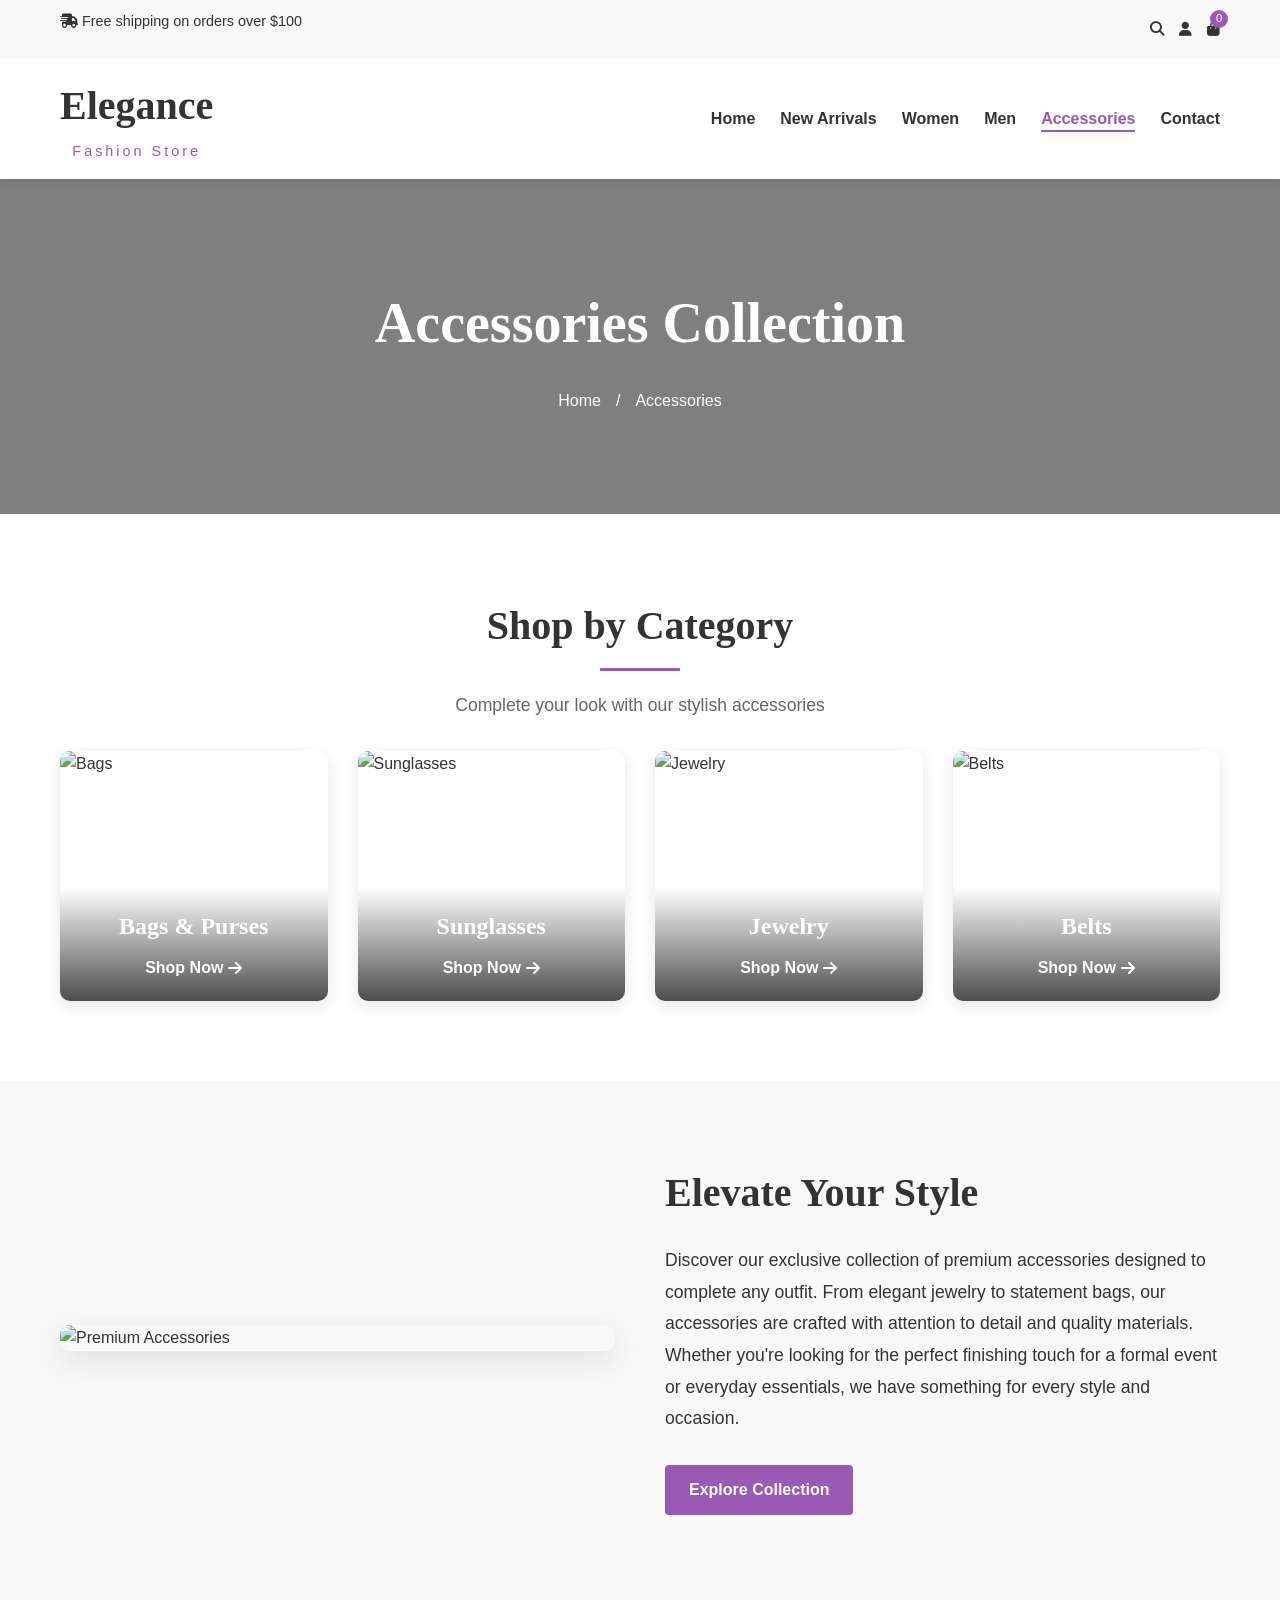
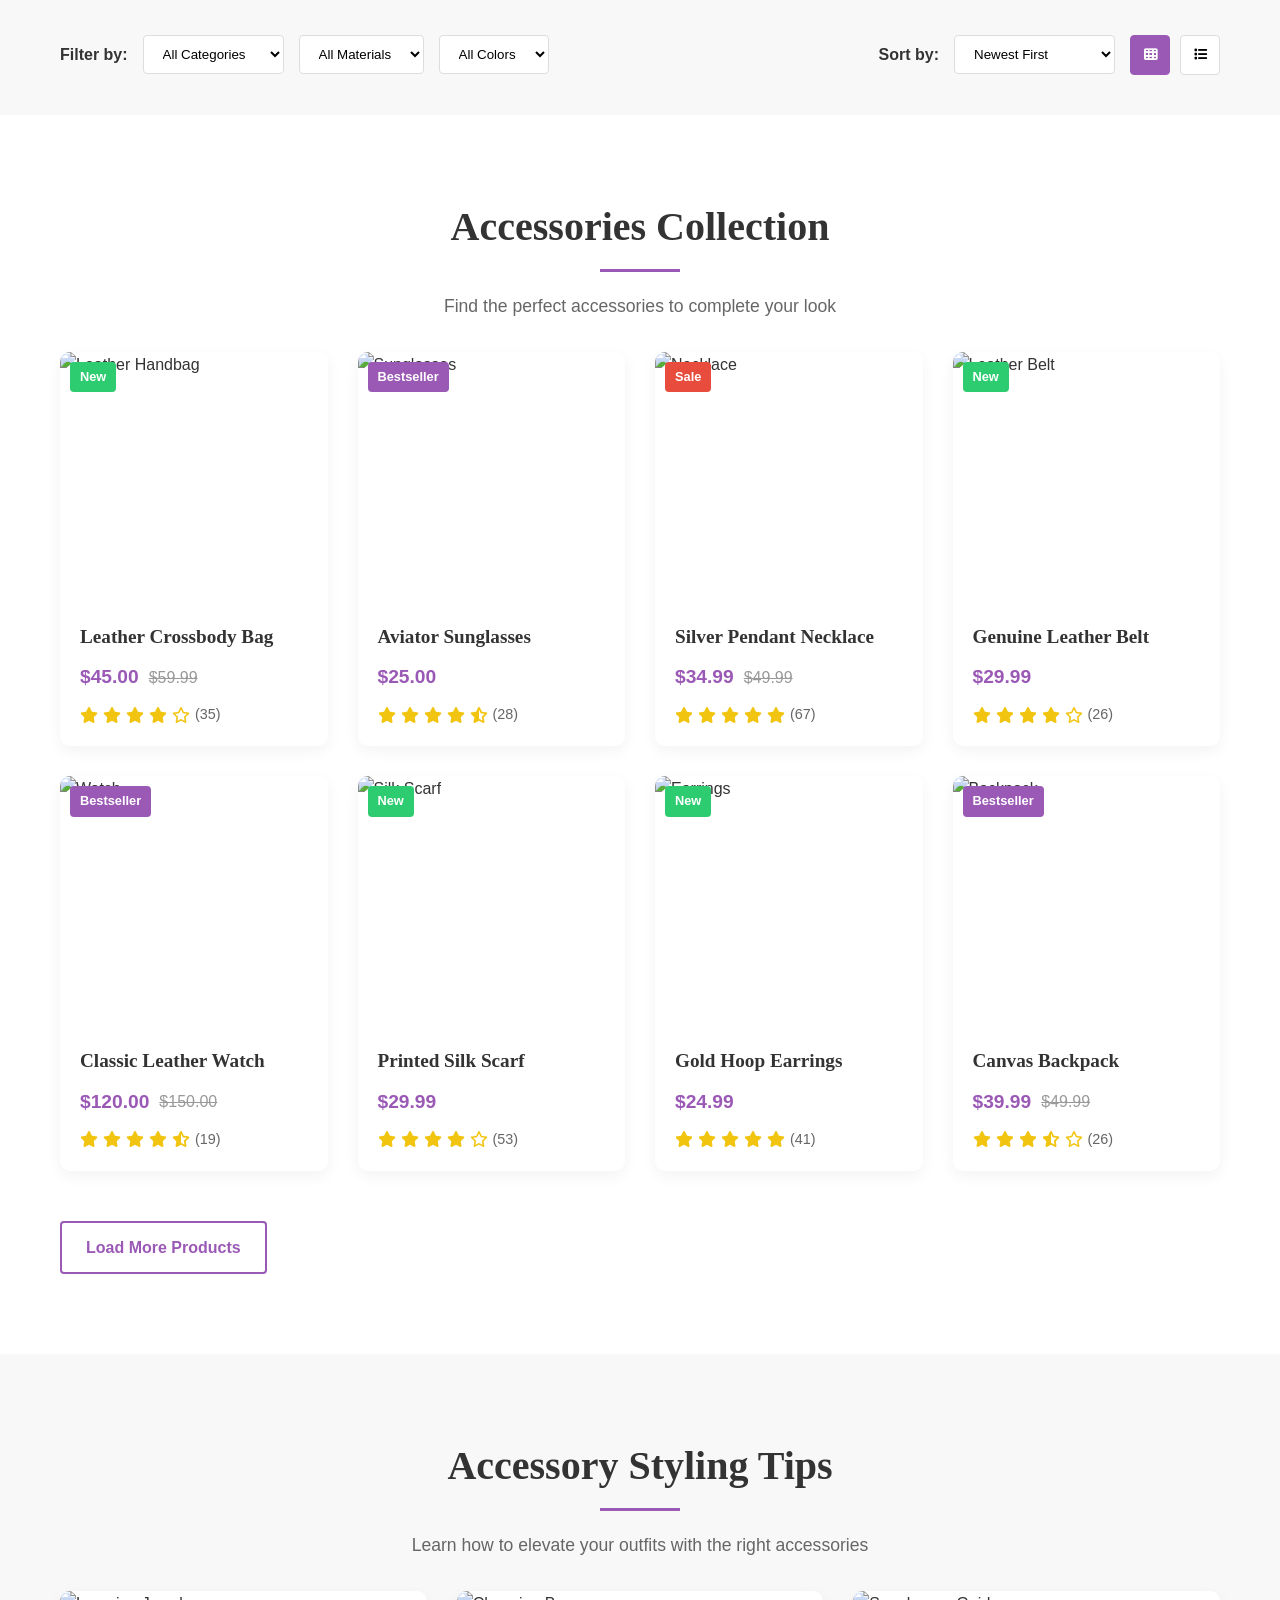
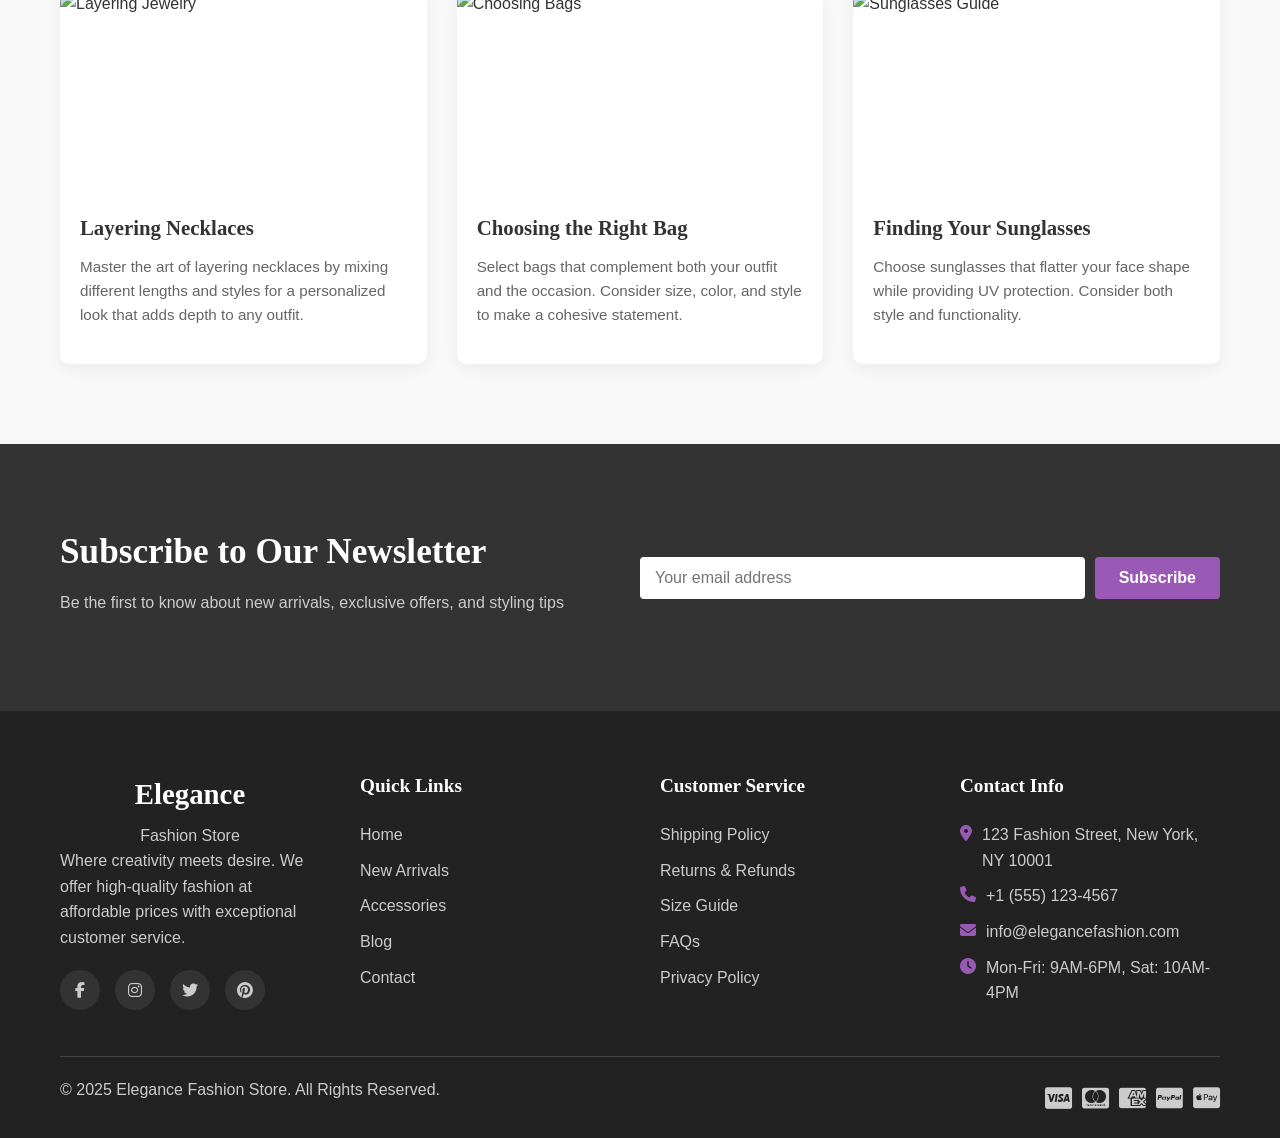
==== accessories.html @ 825bfc2f "first commit" ====
<!DOCTYPE html>
<html lang="en">
<head>
  <meta charset="UTF-8">
  <meta name="viewport" content="width=device-width, initial-scale=1.0">
  <title>Accessories Collection | Elegance Fashion Store</title>
  <link rel="stylesheet" href="https://cdnjs.cloudflare.com/ajax/libs/font-awesome/6.4.0/css/all.min.css">
  <style>
   
    * {
      margin: 0;
      padding: 0;
      box-sizing: border-box;
    }

    body {
      font-family: 'Raleway', sans-serif;
      line-height: 1.6;
      color: #333;
      background-color: #fff;
    }

    h1, h2, h3, h4, h5 {
      font-family: 'Playfair Display', serif;
      font-weight: 700;
      margin-bottom: 1rem;
    }

    p {
      margin-bottom: 1rem;
    }

    a {
      text-decoration: none;
      color: inherit;
    }

    ul {
      list-style: none;
    }

    img {
      max-width: 100%;
      height: auto;
    }

    .container {
      max-width: 1200px;
      margin: 0 auto;
      padding: 0 20px;
    }

    .btn {
      display: inline-block;
      padding: 12px 24px;
      border-radius: 4px;
      font-weight: 600;
      text-align: center;
      cursor: pointer;
      transition: all 0.3s ease;
      border: none;
      font-size: 1rem;
    }

    .btn-primary {
      background-color: #9b59b6;
      color: white;
    }

    .btn-primary:hover {
      background-color: #8e44ad;
    }

    .btn-secondary {
      background-color: transparent;
      color: #333;
      border: 2px solid #333;
    }

    .btn-secondary:hover {
      background-color: #333;
      color: white;
    }

    .btn-outline {
      background-color: transparent;
      color: #9b59b6;
      border: 2px solid #9b59b6;
    }

    .btn-outline:hover {
      background-color: #9b59b6;
      color: white;
    }

    .section-title {
      font-size: 2.5rem;
      text-align: center;
      margin-bottom: 1rem;
      position: relative;
    }

    .section-title::after {
      content: '';
      display: block;
      width: 80px;
      height: 3px;
      background-color: #9b59b6;
      margin: 10px auto 20px;
    }

    .section-subtitle {
      text-align: center;
      font-size: 1.1rem;
      color: #666;
      margin-bottom: 2rem;
    }

    .main-header {
      background-color: white;
      box-shadow: 0 2px 10px rgba(0, 0, 0, 0.1);
      position: sticky;
      top: 0;
      z-index: 1000;
    }

    .header-top {
      background-color: #f8f8f8;
      padding: 10px 0;
      font-size: 0.9rem;
    }

    .header-top-content {
      display: flex;
      justify-content: space-between;
      align-items: center;
    }

    .header-actions {
      display: flex;
      gap: 15px;
    }

    .header-actions a {
      position: relative;
    }

    .cart-count {
      position: absolute;
      top: -8px;
      right: -8px;
      background-color: #9b59b6;
      color: white;
      border-radius: 50%;
      width: 18px;
      height: 18px;
      font-size: 0.7rem;
      display: flex;
      align-items: center;
      justify-content: center;
    }

    .header-main {
      padding: 15px 0;
    }

    .header-content {
      display: flex;
      justify-content: space-between;
      align-items: center;
    }

    .logo {
      text-align: center;
    }

    .store-title {
      font-size: 2.5rem;
      margin-bottom: 0;
      color: #333;
    }

    .store-subtitle {
      font-size: 0.9rem;
      letter-spacing: 3px;
      color: #9b59b6;
    }

    .main-nav ul {
      display: flex;
      gap: 25px;
    }

    .nav-link {
      font-weight: 600;
      transition: color 0.3s ease;
      position: relative;
    }

    .nav-link:hover, .nav-link.active {
      color: #9b59b6;
    }

    .nav-link.active::after {
      content: '';
      position: absolute;
      bottom: -5px;
      left: 0;
      width: 100%;
      height: 2px;
      background-color: #9b59b6;
    }

    .mobile-menu-toggle {
      display: none;
      font-size: 1.5rem;
      cursor: pointer;
    }

  
    .page-header {
      background: linear-gradient(rgba(0, 0, 0, 0.5), rgba(0, 0, 0, 0.5)), url('https://images.unsplash.com/photo-1553062407-98eeb64c6a62?ixlib=rb-4.0.3&auto=format&fit=crop&w=1200&q=80');
      background-size: cover;
      background-position: center;
      color: white;
      padding: 100px 0;
      text-align: center;
    }

    .page-header h1 {
      font-size: 3.5rem;
      margin-bottom: 20px;
    }

    .breadcrumb {
      display: flex;
      justify-content: center;
      gap: 10px;
    }

    .breadcrumb a {
      transition: color 0.3s ease;
    }

    .breadcrumb a:hover {
      color: #9b59b6;
    }

    .breadcrumb .separator {
      margin: 0 5px;
    }

    .accessories-categories {
      padding: 80px 0;
    }

    .categories-grid {
      display: grid;
      grid-template-columns: repeat(4, 1fr);
      gap: 30px;
    }

    .category-card {
      position: relative;
      border-radius: 10px;
      overflow: hidden;
      box-shadow: 0 5px 15px rgba(0, 0, 0, 0.1);
      transition: transform 0.3s ease;
    }

    .category-card:hover {
      transform: translateY(-10px);
    }

    .category-image {
      height: 250px;
      overflow: hidden;
    }

    .category-image img {
      width: 100%;
      height: 100%;
      object-fit: cover;
      transition: transform 0.5s ease;
    }

    .category-card:hover .category-image img {
      transform: scale(1.1);
    }

    .category-content {
      position: absolute;
      bottom: 0;
      left: 0;
      right: 0;
      background: linear-gradient(transparent, rgba(0, 0, 0, 0.7));
      color: white;
      padding: 20px;
      text-align: center;
    }

    .category-content h3 {
      font-size: 1.5rem;
      margin-bottom: 10px;
    }

    .category-link {
      display: inline-flex;
      align-items: center;
      gap: 5px;
      font-weight: 600;
      transition: gap 0.3s ease;
    }

    .category-link:hover {
      gap: 10px;
    }


    .featured-accessories {
      padding: 80px 0;
      background-color: #f8f8f8;
    }

    .featured-content {
      display: flex;
      align-items: center;
      gap: 50px;
    }

    .featured-image {
      flex: 1;
      border-radius: 10px;
      overflow: hidden;
      box-shadow: 0 10px 30px rgba(0, 0, 0, 0.1);
    }

    .featured-image img {
      width: 100%;
      height: 100%;
      object-fit: cover;
    }

    .featured-text {
      flex: 1;
    }

    .featured-text h2 {
      font-size: 2.5rem;
      margin-bottom: 20px;
    }

    .featured-text p {
      margin-bottom: 30px;
      font-size: 1.1rem;
      line-height: 1.8;
    }

    .filters-section {
      padding: 40px 0;
      background-color: #f8f8f8;
    }

    .filters-container {
      display: flex;
      justify-content: space-between;
      align-items: center;
      flex-wrap: wrap;
      gap: 20px;
    }

    .filter-group {
      display: flex;
      gap: 15px;
      align-items: center;
    }

    .filter-label {
      font-weight: 600;
    }

    .filter-select {
      padding: 10px 15px;
      border: 1px solid #ddd;
      border-radius: 4px;
      background-color: white;
      font-family: inherit;
    }

    .view-options {
      display: flex;
      gap: 10px;
    }

    .view-btn {
      width: 40px;
      height: 40px;
      border: 1px solid #ddd;
      background-color: white;
      border-radius: 4px;
      display: flex;
      align-items: center;
      justify-content: center;
      cursor: pointer;
      transition: all 0.3s ease;
    }

    .view-btn.active {
      background-color: #9b59b6;
      color: white;
      border-color: #9b59b6;
    }

    .products-section {
      padding: 80px 0;
    }

    .products-grid {
      display: grid;
      grid-template-columns: repeat(4, 1fr);
      gap: 30px;
      margin-bottom: 50px;
    }

    .product-card {
      background-color: white;
      border-radius: 10px;
      overflow: hidden;
      box-shadow: 0 5px 15px rgba(0, 0, 0, 0.05);
      transition: transform 0.3s ease, box-shadow 0.3s ease;
    }

    .product-card:hover {
      transform: translateY(-5px);
      box-shadow: 0 10px 25px rgba(0, 0, 0, 0.1);
    }

    .product-image {
      position: relative;
      height: 250px;
      overflow: hidden;
    }

    .product-image img {
      width: 100%;
      height: 100%;
      object-fit: cover;
    }

    .product-badge {
      position: absolute;
      top: 10px;
      left: 10px;
      background-color: #9b59b6;
      color: white;
      padding: 5px 10px;
      border-radius: 4px;
      font-size: 0.8rem;
      font-weight: 600;
    }

    .product-badge.new {
      background-color: #2ecc71;
    }

    .product-badge.sale {
      background-color: #e74c3c;
    }

    .product-actions {
      position: absolute;
      top: 10px;
      right: 10px;
      display: flex;
      flex-direction: column;
      gap: 10px;
      opacity: 0;
      transform: translateX(10px);
      transition: all 0.3s ease;
    }

    .product-card:hover .product-actions {
      opacity: 1;
      transform: translateX(0);
    }

    .action-btn {
      width: 40px;
      height: 40px;
      border-radius: 50%;
      background-color: white;
      border: none;
      box-shadow: 0 2px 5px rgba(0, 0, 0, 0.1);
      cursor: pointer;
      transition: all 0.3s ease;
      display: flex;
      align-items: center;
      justify-content: center;
    }

    .action-btn:hover {
      background-color: #9b59b6;
      color: white;
    }

    .product-info {
      padding: 20px;
    }

    .product-title {
      font-size: 1.2rem;
      margin-bottom: 10px;
    }

    .product-price {
      display: flex;
      align-items: center;
      gap: 10px;
      margin-bottom: 10px;
    }

    .current-price {
      font-size: 1.2rem;
      font-weight: 600;
      color: #9b59b6;
    }

    .original-price {
      font-size: 1rem;
      text-decoration: line-through;
      color: #999;
    }

    .product-rating {
      display: flex;
      align-items: center;
      gap: 5px;
      color: #f1c40f;
    }

    .rating-count {
      color: #666;
      font-size: 0.9rem;
    }

    
    .style-tips {
      padding: 80px 0;
      background-color: #f8f8f8;
    }

    .tips-grid {
      display: grid;
      grid-template-columns: repeat(3, 1fr);
      gap: 30px;
    }

    .tip-card {
      background-color: white;
      border-radius: 10px;
      overflow: hidden;
      box-shadow: 0 5px 15px rgba(0, 0, 0, 0.05);
    }

    .tip-image {
      height: 200px;
      overflow: hidden;
    }

    .tip-image img {
      width: 100%;
      height: 100%;
      object-fit: cover;
    }

    .tip-content {
      padding: 20px;
    }

    .tip-content h3 {
      font-size: 1.3rem;
      margin-bottom: 10px;
    }

    .tip-content p {
      color: #666;
      font-size: 0.95rem;
    }

    .newsletter {
      padding: 80px 0;
      background-color: #333;
      color: white;
    }

    .newsletter-content {
      display: flex;
      align-items: center;
      justify-content: space-between;
      gap: 40px;
    }

    .newsletter-text h2 {
      font-size: 2.2rem;
      margin-bottom: 10px;
    }

    .newsletter-text p {
      color: #ccc;
    }

    .newsletter-form {
      flex: 0 0 50%;
    }

    .newsletter-form form {
      display: flex;
      gap: 10px;
    }

    .newsletter-form input {
      flex: 1;
      padding: 12px 15px;
      border: none;
      border-radius: 4px;
      font-size: 1rem;
    }

    .newsletter-form button {
      white-space: nowrap;
    }


    .main-footer {
      background-color: #222;
      color: #ccc;
      padding: 60px 0 0;
    }

    .footer-content {
      display: grid;
      grid-template-columns: repeat(4, 1fr);
      gap: 40px;
      margin-bottom: 40px;
    }

    .footer-section h3 {
      color: white;
      font-size: 1.8rem;
      margin-bottom: 5px;
    }

    .footer-section h4 {
      color: white;
      font-size: 1.2rem;
      margin-bottom: 20px;
    }

    .footer-section p {
      margin-bottom: 20px;
      line-height: 1.6;
    }

    .social-links {
      display: flex;
      gap: 15px;
    }

    .social-links a {
      width: 40px;
      height: 40px;
      background-color: #333;
      border-radius: 50%;
      display: flex;
      align-items: center;
      justify-content: center;
      transition: background-color 0.3s ease;
    }

    .social-links a:hover {
      background-color: #9b59b6;
    }

    .footer-section ul li {
      margin-bottom: 10px;
    }

    .footer-section ul li a {
      transition: color 0.3s ease;
    }

    .footer-section ul li a:hover {
      color: #9b59b6;
    }

    .contact-info li {
      display: flex;
      align-items: flex-start;
      gap: 10px;
      margin-bottom: 15px;
    }

    .contact-info i {
      color: #9b59b6;
      margin-top: 3px;
    }

    .footer-bottom {
      border-top: 1px solid #444;
      padding: 20px 0;
      display: flex;
      justify-content: space-between;
      align-items: center;
    }

    .payment-methods {
      display: flex;
      gap: 10px;
      font-size: 1.5rem;
    }


    .back-to-top {
      position: fixed;
      bottom: 30px;
      right: 30px;
      width: 50px;
      height: 50px;
      background-color: #9b59b6;
      color: white;
      border: none;
      border-radius: 50%;
      display: flex;
      align-items: center;
      justify-content: center;
      cursor: pointer;
      opacity: 0;
      visibility: hidden;
      transition: all 0.3s ease;
      z-index: 1000;
    }

    .back-to-top.visible {
      opacity: 1;
      visibility: visible;
    }

    .back-to-top:hover {
      background-color: #8e44ad;
    }


    @media (max-width: 1024px) {
      .categories-grid, .products-grid, .tips-grid {
        grid-template-columns: repeat(3, 1fr);
      }
      
      .featured-content {
        flex-direction: column;
      }
      
      .footer-content {
        grid-template-columns: repeat(2, 1fr);
      }
    }

    @media (max-width: 768px) {
      .categories-grid, .products-grid, .tips-grid {
        grid-template-columns: repeat(2, 1fr);
      }
      
      .filters-container {
        flex-direction: column;
        align-items: flex-start;
      }
      
      .newsletter-content {
        flex-direction: column;
        text-align: center;
      }
      
      .newsletter-form form {
        flex-direction: column;
      }
      
      .main-nav {
        display: none;
        position: absolute;
        top: 100%;
        left: 0;
        right: 0;
        background-color: white;
        box-shadow: 0 5px 10px rgba(0, 0, 0, 0.1);
        padding: 20px;
      }
      
      .main-nav.active {
        display: block;
      }
      
      .main-nav ul {
        flex-direction: column;
        gap: 15px;
      }
      
      .mobile-menu-toggle {
        display: block;
      }
    }

    @media (max-width: 576px) {
      .categories-grid, .products-grid, .tips-grid {
        grid-template-columns: 1fr;
      }
      
      .footer-content {
        grid-template-columns: 1fr;
      }
      
      .footer-bottom {
        flex-direction: column;
        gap: 15px;
        text-align: center;
      }
      
      .section-title {
        font-size: 2rem;
      }
      
      .page-header h1 {
        font-size: 2.5rem;
      }
    }
  </style>
</head>
<body>
 
  <header class="main-header">
    <div class="header-top">
      <div class="container">
        <div class="header-top-content">
          <div class="header-promo">
            <p><i class="fas fa-shipping-fast"></i> Free shipping on orders over $100</p>
          </div>
          <div class="header-actions">
            <a href="#"><i class="fas fa-search"></i></a>
            <a href="#"><i class="fas fa-user"></i></a>
            <a href="#"><i class="fas fa-shopping-bag"></i> <span class="cart-count">0</span></a>
          </div>
        </div>
      </div>
    </div>
    
    <div class="header-main">
      <div class="container">
        <div class="header-content">
          <div class="logo">
            <h1 class="store-title">Elegance</h1>
            <span class="store-subtitle">Fashion Store</span>
          </div>
          
          <nav class="main-nav">
            <ul>
              <li><a href="index.html" class="nav-link">Home</a></li>
              <li><a href="new-arrivals.html" class="nav-link">New Arrivals</a></li>
              <li><a href="women.html" class="nav-link">Women</a></li>
              <li><a href="men.html" class="nav-link">Men</a></li>
              <li><a href="accessories.html" class="nav-link active">Accessories</a></li>
              
              <li><a href="contact.html" class="nav-link">Contact</a></li>
            </ul>
          </nav>
          
          <div class="mobile-menu-toggle">
            <i class="fas fa-bars"></i>
          </div>
        </div>
      </div>
    </div>
  </header>


  <section class="page-header">
    <div class="container">
      <h1>Accessories Collection</h1>
      <div class="breadcrumb">
        <a href="index.html">Home</a>
        <span class="separator">/</span>
        <span>Accessories</span>
      </div>
    </div>
  </section>

  <section class="accessories-categories">
    <div class="container">
      <div class="section-header">
        <h2 class="section-title">Shop by Category</h2>
        <p class="section-subtitle">Complete your look with our stylish accessories</p>
      </div>
      
      <div class="categories-grid">
        <div class="category-card">
          <div class="category-image">
            <img src="https://images.unsplash.com/photo-1584917865442-de89df76afd3?ixlib=rb-4.0.3&auto=format&fit=crop&w=500&q=80" alt="Bags">
          </div>
          <div class="category-content">
            <h3>Bags & Purses</h3>
            <a href="#" class="category-link">Shop Now <i class="fas fa-arrow-right"></i></a>
          </div>
        </div>
        
        <div class="category-card">
          <div class="category-image">
            <img src="https://images.unsplash.com/photo-1572635196237-14b3f281503f?ixlib=rb-4.0.3&auto=format&fit=crop&w=500&q=80" alt="Sunglasses">
          </div>
          <div class="category-content">
            <h3>Sunglasses</h3>
            <a href="#" class="category-link">Shop Now <i class="fas fa-arrow-right"></i></a>
          </div>
        </div>
        
        <div class="category-card">
          <div class="category-image">
            <img src="https://images.unsplash.com/photo-1506634572416-48cdfe530110?ixlib=rb-4.0.3&auto=format&fit=crop&w=500&q=80" alt="Jewelry">
          </div>
          <div class="category-content">
            <h3>Jewelry</h3>
            <a href="#" class="category-link">Shop Now <i class="fas fa-arrow-right"></i></a>
          </div>
        </div>
        
        <div class="category-card">
          <div class="category-image">
            <img src="https://images.unsplash.com/photo-1553062407-98eeb64c6a62?ixlib=rb-4.0.3&auto=format&fit=crop&w=500&q=80" alt="Belts">
          </div>
          <div class="category-content">
            <h3>Belts</h3>
            <a href="#" class="category-link">Shop Now <i class="fas fa-arrow-right"></i></a>
          </div>
        </div>
      </div>
    </div>
  </section>


  <section class="featured-accessories">
    <div class="container">
      <div class="featured-content">
        <div class="featured-image">
          <img src="https://images.unsplash.com/photo-1553062407-98eeb64c6a62?ixlib=rb-4.0.3&auto=format&fit=crop&w=600&q=80" alt="Premium Accessories">
        </div>
        <div class="featured-text">
          <h2>Elevate Your Style</h2>
          <p>Discover our exclusive collection of premium accessories designed to complete any outfit. From elegant jewelry to statement bags, our accessories are crafted with attention to detail and quality materials. Whether you're looking for the perfect finishing touch for a formal event or everyday essentials, we have something for every style and occasion.</p>
          <a href="#" class="btn btn-primary">Explore Collection</a>
        </div>
      </div>
    </div>
  </section>

 
  <section class="filters-section">
    <div class="container">
      <div class="filters-container">
        <div class="filter-group">
          <span class="filter-label">Filter by:</span>
          <select class="filter-select">
            <option value="all">All Categories</option>
            <option value="bags">Bags & Purses</option>
            <option value="sunglasses">Sunglasses</option>
            <option value="jewelry">Jewelry</option>
            <option value="belts">Belts</option>
            <option value="watches">Watches</option>
            <option value="scarves">Scarves</option>
          </select>
          <select class="filter-select">
            <option value="all">All Materials</option>
            <option value="leather">Leather</option>
            <option value="metal">Metal</option>
            <option value="fabric">Fabric</option>
            <option value="plastic">Plastic</option>
          </select>
          <select class="filter-select">
            <option value="all">All Colors</option>
            <option value="black">Black</option>
            <option value="brown">Brown</option>
            <option value="silver">Silver</option>
            <option value="gold">Gold</option>
            <option value="multicolor">Multicolor</option>
          </select>
        </div>
        
        <div class="filter-group">
          <span class="filter-label">Sort by:</span>
          <select class="filter-select">
            <option value="newest">Newest First</option>
            <option value="price-low">Price: Low to High</option>
            <option value="price-high">Price: High to Low</option>
            <option value="popular">Most Popular</option>
          </select>
          
          <div class="view-options">
            <button class="view-btn active" data-view="grid"><i class="fas fa-th"></i></button>
            <button class="view-btn" data-view="list"><i class="fas fa-list"></i></button>
          </div>
        </div>
      </div>
    </div>
  </section>


  <section class="products-section">
    <div class="container">
      <div class="section-header">
        <h2 class="section-title">Accessories Collection</h2>
        <p class="section-subtitle">Find the perfect accessories to complete your look</p>
      </div>
      
      <div class="products-grid" id="productsGrid">
        <!-- Product 1 -->
        <div class="product-card">
          <div class="product-image">
            <img src="https://images.unsplash.com/photo-1584917865442-de89df76afd3?ixlib=rb-4.0.3&auto=format&fit=crop&w=500&q=80" alt="Leather Handbag">
            <div class="product-badge new">New</div>
            <div class="product-actions">
              <button class="action-btn"><i class="far fa-heart"></i></button>
              <button class="action-btn"><i class="fas fa-shopping-cart"></i></button>
              <button class="action-btn"><i class="far fa-eye"></i></button>
            </div>
          </div>
          <div class="product-info">
            <h3 class="product-title">Leather Crossbody Bag</h3>
            <div class="product-price">
              <span class="current-price">$45.00</span>
              <span class="original-price">$59.99</span>
            </div>
            <div class="product-rating">
              <i class="fas fa-star"></i>
              <i class="fas fa-star"></i>
              <i class="fas fa-star"></i>
              <i class="fas fa-star"></i>
              <i class="far fa-star"></i>
              <span class="rating-count">(35)</span>
            </div>
          </div>
        </div>
   
        <div class="product-card">
          <div class="product-image">
            <img src="https://images.unsplash.com/photo-1572635196237-14b3f281503f?ixlib=rb-4.0.3&auto=format&fit=crop&w=500&q=80" alt="Sunglasses">
            <div class="product-badge">Bestseller</div>
            <div class="product-actions">
              <button class="action-btn"><i class="far fa-heart"></i></button>
              <button class="action-btn"><i class="fas fa-shopping-cart"></i></button>
              <button class="action-btn"><i class="far fa-eye"></i></button>
            </div>
          </div>
          <div class="product-info">
            <h3 class="product-title">Aviator Sunglasses</h3>
            <div class="product-price">
              <span class="current-price">$25.00</span>
            </div>
            <div class="product-rating">
              <i class="fas fa-star"></i>
              <i class="fas fa-star"></i>
              <i class="fas fa-star"></i>
              <i class="fas fa-star"></i>
              <i class="fas fa-star-half-alt"></i>
              <span class="rating-count">(28)</span>
            </div>
          </div>
        </div>
        

        <div class="product-card">
          <div class="product-image">
            <img src="https://images.unsplash.com/photo-1506634572416-48cdfe530110?ixlib=rb-4.0.3&auto=format&fit=crop&w=500&q=80" alt="Necklace">
            <div class="product-badge sale">Sale</div>
            <div class="product-actions">
              <button class="action-btn"><i class="far fa-heart"></i></button>
              <button class="action-btn"><i class="fas fa-shopping-cart"></i></button>
              <button class="action-btn"><i class="far fa-eye"></i></button>
            </div>
          </div>
          <div class="product-info">
            <h3 class="product-title">Silver Pendant Necklace</h3>
            <div class="product-price">
              <span class="current-price">$34.99</span>
              <span class="original-price">$49.99</span>
            </div>
            <div class="product-rating">
              <i class="fas fa-star"></i>
              <i class="fas fa-star"></i>
              <i class="fas fa-star"></i>
              <i class="fas fa-star"></i>
              <i class="fas fa-star"></i>
              <span class="rating-count">(67)</span>
            </div>
          </div>
        </div>
        
        
        <div class="product-card">
          <div class="product-image">
            <img src="https://images.unsplash.com/photo-1553062407-98eeb64c6a62?ixlib=rb-4.0.3&auto=format&fit=crop&w=500&q=80" alt="Leather Belt">
            <div class="product-badge new">New</div>
            <div class="product-actions">
              <button class="action-btn"><i class="far fa-heart"></i></button>
              <button class="action-btn"><i class="fas fa-shopping-cart"></i></button>
              <button class="action-btn"><i class="far fa-eye"></i></button>
            </div>
          </div>
          <div class="product-info">
            <h3 class="product-title">Genuine Leather Belt</h3>
            <div class="product-price">
              <span class="current-price">$29.99</span>
            </div>
            <div class="product-rating">
              <i class="fas fa-star"></i>
              <i class="fas fa-star"></i>
              <i class="fas fa-star"></i>
              <i class="fas fa-star"></i>
              <i class="far fa-star"></i>
              <span class="rating-count">(26)</span>
            </div>
          </div>
        </div>

        <div class="product-card">
          <div class="product-image">
            <img src="https://images.unsplash.com/photo-1523170335258-f5e6eed55d5c?ixlib=rb-4.0.3&auto=format&fit=crop&w=500&q=80" alt="Watch">
            <div class="product-badge">Bestseller</div>
            <div class="product-actions">
              <button class="action-btn"><i class="far fa-heart"></i></button>
              <button class="action-btn"><i class="fas fa-shopping-cart"></i></button>
              <button class="action-btn"><i class="far fa-eye"></i></button>
            </div>
          </div>
          <div class="product-info">
            <h3 class="product-title">Classic Leather Watch</h3>
            <div class="product-price">
              <span class="current-price">$120.00</span>
              <span class="original-price">$150.00</span>
            </div>
            <div class="product-rating">
              <i class="fas fa-star"></i>
              <i class="fas fa-star"></i>
              <i class="fas fa-star"></i>
              <i class="fas fa-star"></i>
              <i class="fas fa-star-half-alt"></i>
              <span class="rating-count">(19)</span>
            </div>
          </div>
        </div>

        <div class="product-card">
          <div class="product-image">
            <img src="https://images.unsplash.com/photo-1576566588028-4147f3842f27?ixlib=rb-4.0.3&auto=format&fit=crop&w=500&q=80" alt="Silk Scarf">
            <div class="product-badge new">New</div>
            <div class="product-actions">
              <button class="action-btn"><i class="far fa-heart"></i></button>
              <button class="action-btn"><i class="fas fa-shopping-cart"></i></button>
              <button class="action-btn"><i class="far fa-eye"></i></button>
            </div>
          </div>
          <div class="product-info">
            <h3 class="product-title">Printed Silk Scarf</h3>
            <div class="product-price">
              <span class="current-price">$29.99</span>
            </div>
            <div class="product-rating">
              <i class="fas fa-star"></i>
              <i class="fas fa-star"></i>
              <i class="fas fa-star"></i>
              <i class="fas fa-star"></i>
              <i class="far fa-star"></i>
              <span class="rating-count">(53)</span>
            </div>
          </div>
        </div>
        
  
        <div class="product-card">
          <div class="product-image">
            <img src="https://images.unsplash.com/photo-1599643478518-a784e5dc4c8f?ixlib=rb-4.0.3&auto=format&fit=crop&w=500&q=80" alt="Earrings">
            <div class="product-badge new">New</div>
            <div class="product-actions">
              <button class="action-btn"><i class="far fa-heart"></i></button>
              <button class="action-btn"><i class="fas fa-shopping-cart"></i></button>
              <button class="action-btn"><i class="far fa-eye"></i></button>
            </div>
          </div>
          <div class="product-info">
            <h3 class="product-title">Gold Hoop Earrings</h3>
            <div class="product-price">
              <span class="current-price">$24.99</span>
            </div>
            <div class="product-rating">
              <i class="fas fa-star"></i>
              <i class="fas fa-star"></i>
              <i class="fas fa-star"></i>
              <i class="fas fa-star"></i>
              <i class="fas fa-star"></i>
              <span class="rating-count">(41)</span>
            </div>
          </div>
        </div>
        
    
        <div class="product-card">
          <div class="product-image">
            <img src="https://images.unsplash.com/photo-1548036328-c9fa89d128fa?ixlib=rb-4.0.3&auto=format&fit=crop&w=500&q=80" alt="Backpack">
            <div class="product-badge">Bestseller</div>
            <div class="product-actions">
              <button class="action-btn"><i class="far fa-heart"></i></button>
              <button class="action-btn"><i class="fas fa-shopping-cart"></i></button>
              <button class="action-btn"><i class="far fa-eye"></i></button>
            </div>
          </div>
          <div class="product-info">
            <h3 class="product-title">Canvas Backpack</h3>
            <div class="product-price">
              <span class="current-price">$39.99</span>
              <span class="original-price">$49.99</span>
            </div>
            <div class="product-rating">
              <i class="fas fa-star"></i>
              <i class="fas fa-star"></i>
              <i class="fas fa-star"></i>
              <i class="fas fa-star-half-alt"></i>
              <i class="far fa-star"></i>
              <span class="rating-count">(26)</span>
            </div>
          </div>
        </div>
      </div>
      
      <div class="section-footer">
        <a href="#" class="btn btn-outline">Load More Products</a>
      </div>
    </div>
  </section>


  <section class="style-tips">
    <div class="container">
      <div class="section-header">
        <h2 class="section-title">Accessory Styling Tips</h2>
        <p class="section-subtitle">Learn how to elevate your outfits with the right accessories</p>
      </div>
      
      <div class="tips-grid">
        <div class="tip-card">
          <div class="tip-image">
            <img src="https://images.unsplash.com/photo-1515562141207-7a88fb7ce338?ixlib=rb-4.0.3&auto=format&fit=crop&w=500&q=80" alt="Layering Jewelry">
          </div>
          <div class="tip-content">
            <h3>Layering Necklaces</h3>
            <p>Master the art of layering necklaces by mixing different lengths and styles for a personalized look that adds depth to any outfit.</p>
          </div>
        </div>
        
        <div class="tip-card">
          <div class="tip-image">
            <img src="https://images.unsplash.com/photo-1551698618-1dfe5d97d256?ixlib=rb-4.0.3&auto=format&fit=crop&w=500&q=80" alt="Choosing Bags">
          </div>
          <div class="tip-content">
            <h3>Choosing the Right Bag</h3>
            <p>Select bags that complement both your outfit and the occasion. Consider size, color, and style to make a cohesive statement.</p>
          </div>
        </div>
        
        <div class="tip-card">
          <div class="tip-image">
            <img src="https://images.unsplash.com/photo-1511499767150-a48a237f0083?ixlib=rb-4.0.3&auto=format&fit=crop&w=500&q=80" alt="Sunglasses Guide">
          </div>
          <div class="tip-content">
            <h3>Finding Your Sunglasses</h3>
            <p>Choose sunglasses that flatter your face shape while providing UV protection. Consider both style and functionality.</p>
          </div>
        </div>
      </div>
    </div>
  </section>


  <section class="newsletter">
    <div class="container">
      <div class="newsletter-content">
        <div class="newsletter-text">
          <h2>Subscribe to Our Newsletter</h2>
          <p>Be the first to know about new arrivals, exclusive offers, and styling tips</p>
        </div>
        <div class="newsletter-form">
          <form>
            <input type="email" placeholder="Your email address" required>
            <button type="submit" class="btn btn-primary">Subscribe</button>
          </form>
        </div>
      </div>
    </div>
  </section>


  <footer class="main-footer">
    <div class="container">
      <div class="footer-content">
        <div class="footer-section">
          <div class="logo">
            <h3>Elegance</h3>
            <span>Fashion Store</span>
          </div>
          <p>Where creativity meets desire. We offer high-quality fashion at affordable prices with exceptional customer service.</p>
          <div class="social-links">
            <a href="#"><i class="fab fa-facebook-f"></i></a>
            <a href="#"><i class="fab fa-instagram"></i></a>
            <a href="#"><i class="fab fa-twitter"></i></a>
            <a href="#"><i class="fab fa-pinterest"></i></a>
          </div>
        </div>
        
        <div class="footer-section">
          <h4>Quick Links</h4>
          <ul>
            <li><a href="index.html">Home</a></li>
            <li><a href="new-arrivals.html">New Arrivals</a></li>
            <li><a href="accessories.html">Accessories</a></li>
            <li><a href="blog.html">Blog</a></li>
            <li><a href="contact.html">Contact</a></li>
          </ul>
        </div>
        
        <div class="footer-section">
          <h4>Customer Service</h4>
          <ul>
            <li><a href="#">Shipping Policy</a></li>
            <li><a href="#">Returns & Refunds</a></li>
            <li><a href="#">Size Guide</a></li>
            <li><a href="#">FAQs</a></li>
            <li><a href="#">Privacy Policy</a></li>
          </ul>
        </div>
        
        <div class="footer-section">
          <h4>Contact Info</h4>
          <ul class="contact-info">
            <li><i class="fas fa-map-marker-alt"></i> 123 Fashion Street, New York, NY 10001</li>
            <li><i class="fas fa-phone"></i> +1 (555) 123-4567</li>
            <li><i class="fas fa-envelope"></i> info@elegancefashion.com</li>
            <li><i class="fas fa-clock"></i> Mon-Fri: 9AM-6PM, Sat: 10AM-4PM</li>
          </ul>
        </div>
      </div>
      
      <div class="footer-bottom">
        <p>&copy; 2025 Elegance Fashion Store. All Rights Reserved.</p>
        <div class="payment-methods">
          <i class="fab fa-cc-visa"></i>
          <i class="fab fa-cc-mastercard"></i>
          <i class="fab fa-cc-amex"></i>
          <i class="fab fa-cc-paypal"></i>
          <i class="fab fa-cc-apple-pay"></i>
        </div>
      </div>
    </div>
  </footer>


  <button id="backToTop" class="back-to-top">
    <i class="fas fa-chevron-up"></i>
  </button>

  <script>
  
    document.getElementById('backToTop').addEventListener('click', function() {
      window.scrollTo({ top: 0, behavior: 'smooth' });
    });
    
   
    window.addEventListener('scroll', function() {
      const backToTopButton = document.getElementById('backToTop');
      if (window.pageYOffset > 300) {
        backToTopButton.classList.add('visible');
      } else {
        backToTopButton.classList.remove('visible');
      }
    });
    
  
    document.querySelector('.mobile-menu-toggle').addEventListener('click', function() {
      document.querySelector('.main-nav').classList.toggle('active');
    });
    

    const viewButtons = document.querySelectorAll('.view-btn');
    const productsGrid = document.getElementById('productsGrid');
    
    viewButtons.forEach(button => {
      button.addEventListener('click', function() {
        viewButtons.forEach(btn => btn.classList.remove('active'));
        this.classList.add('active');
        
        if (this.dataset.view === 'list') {
          productsGrid.classList.add('list-view');
        } else {
          productsGrid.classList.remove('list-view');
        }
      });
    });
  </script>
</body>
</html>
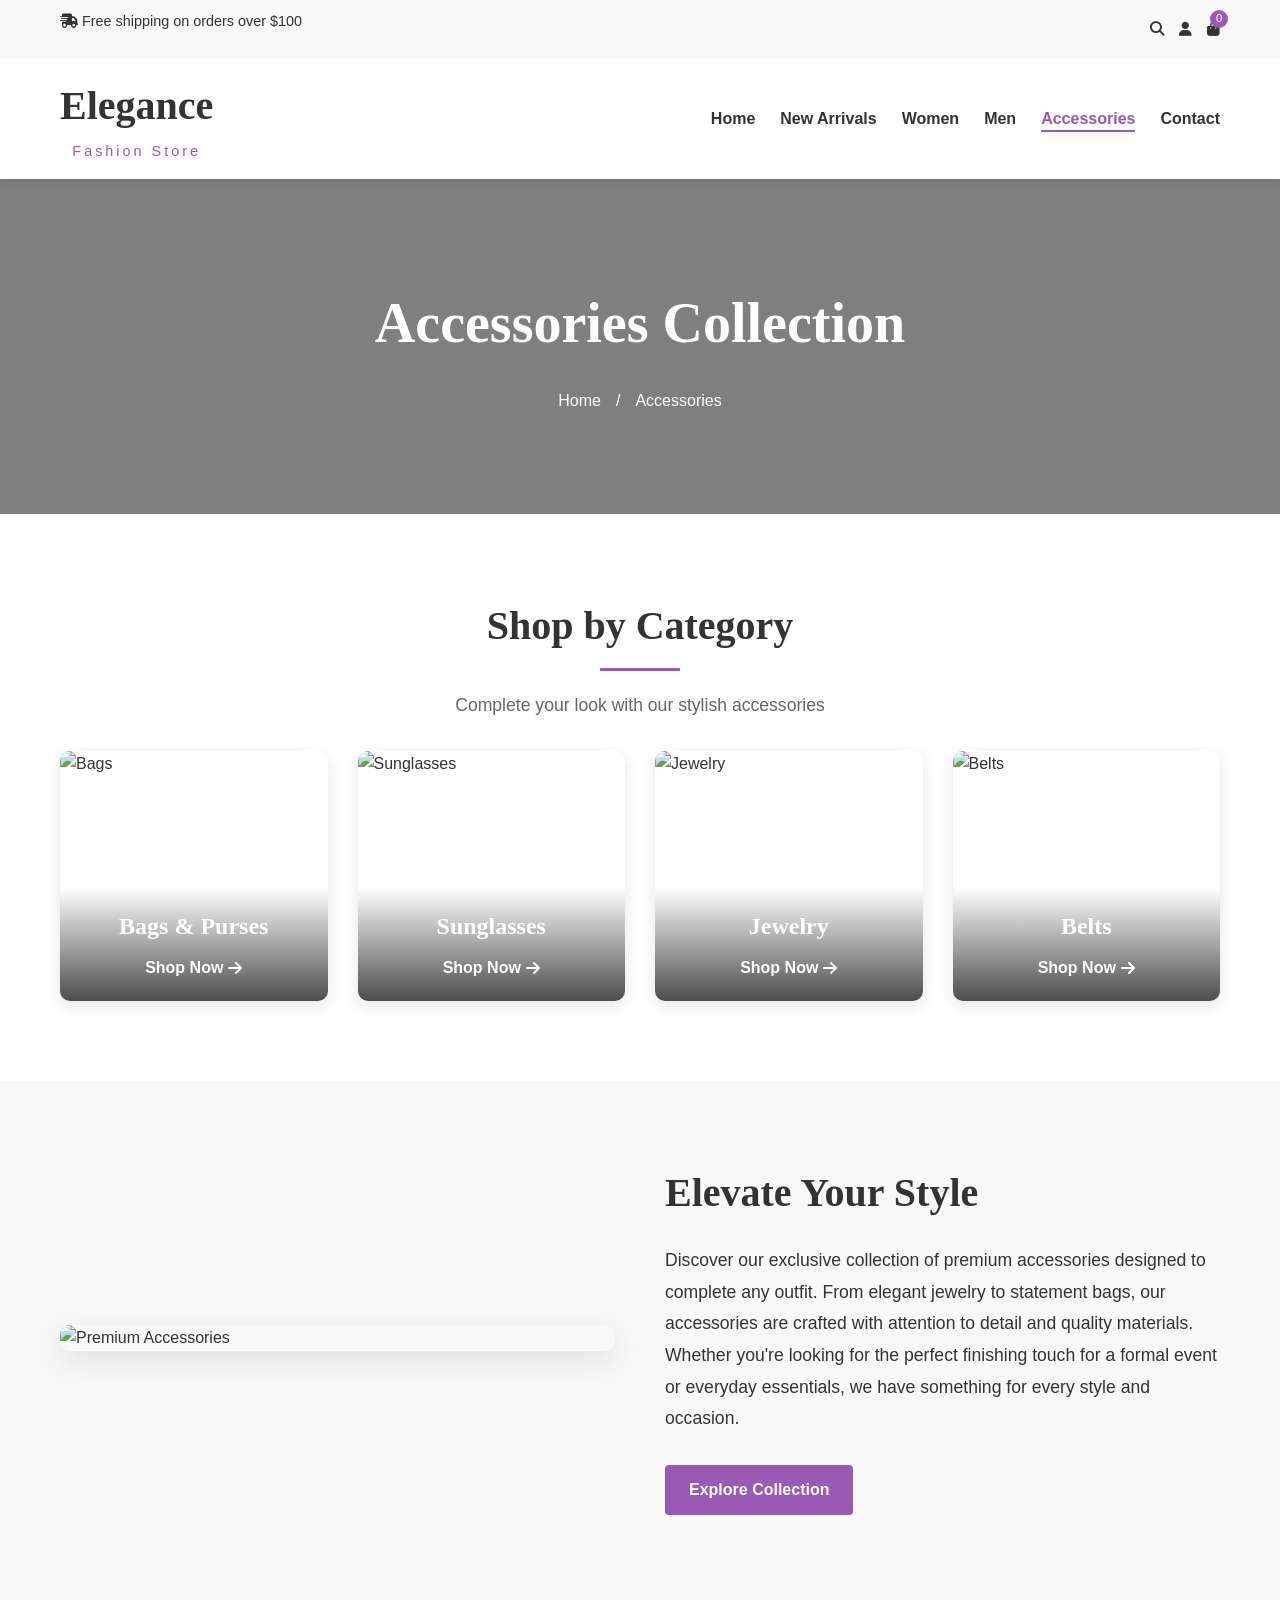
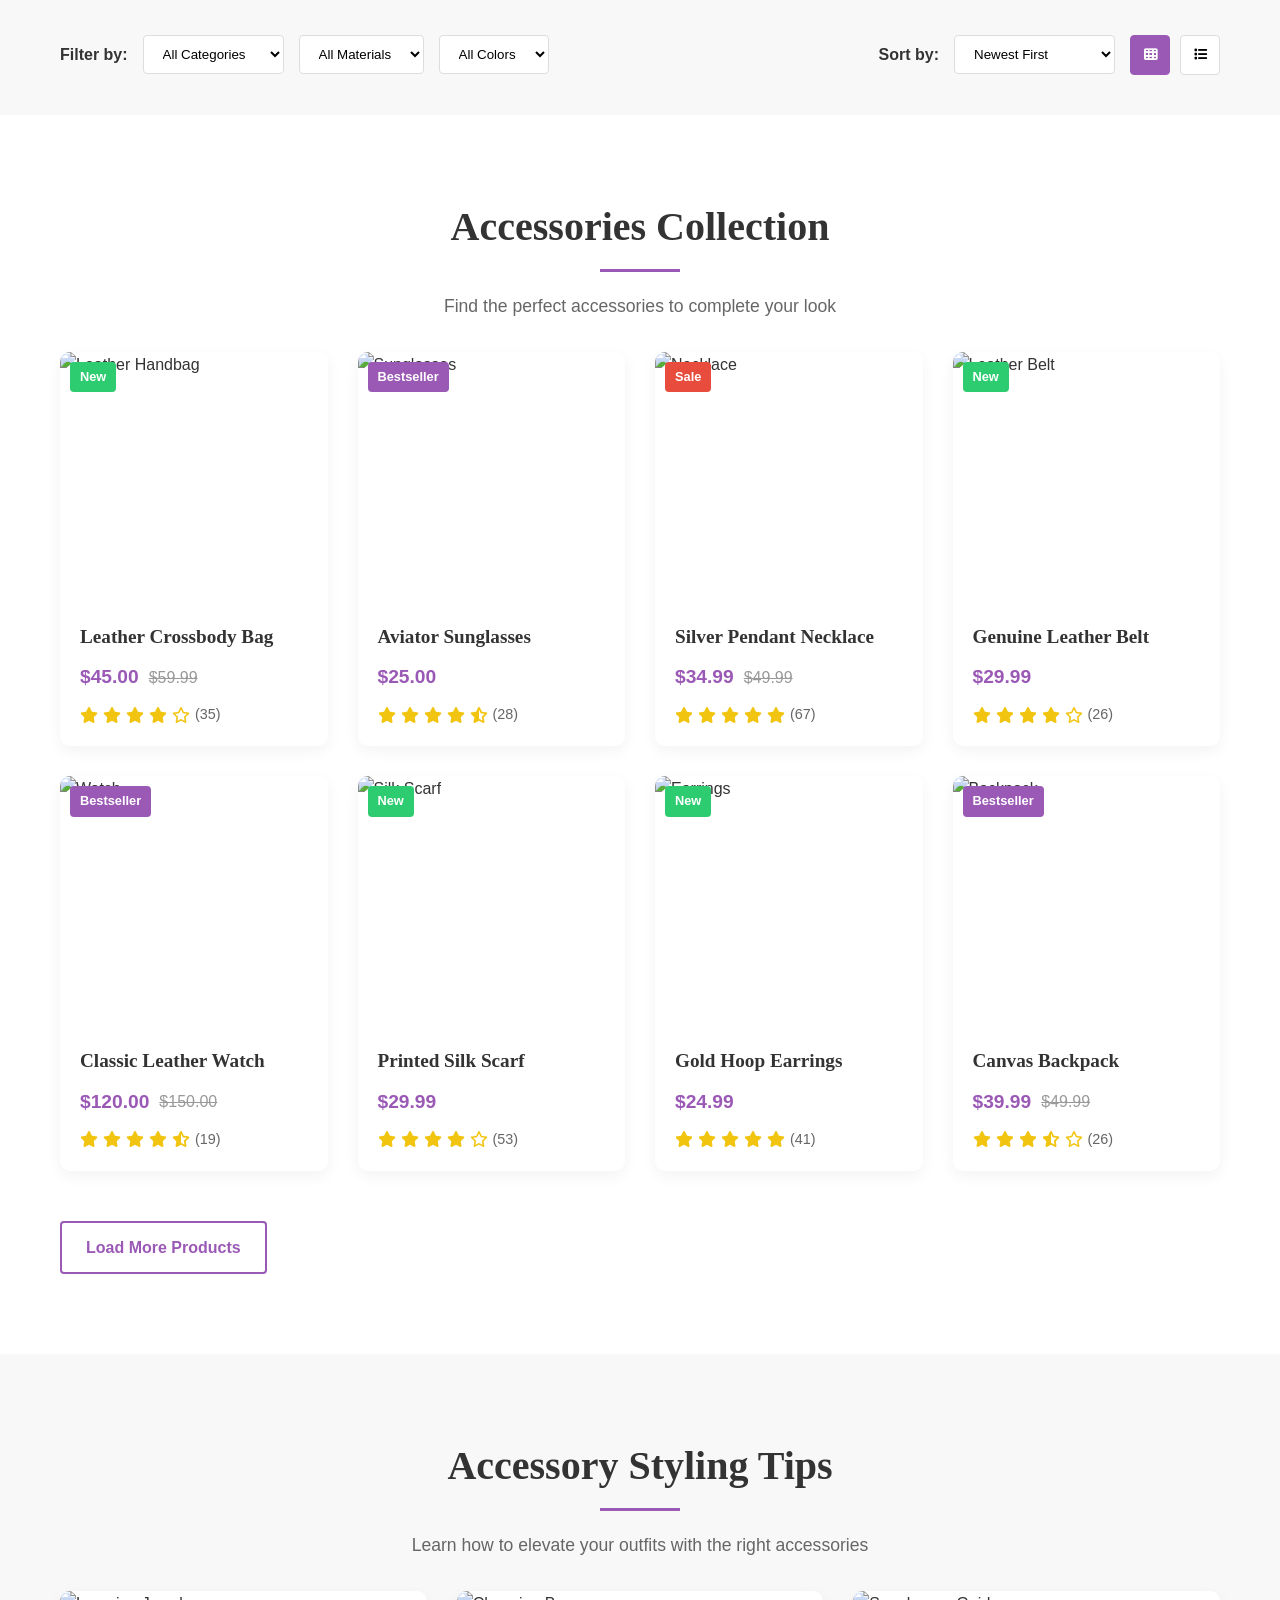
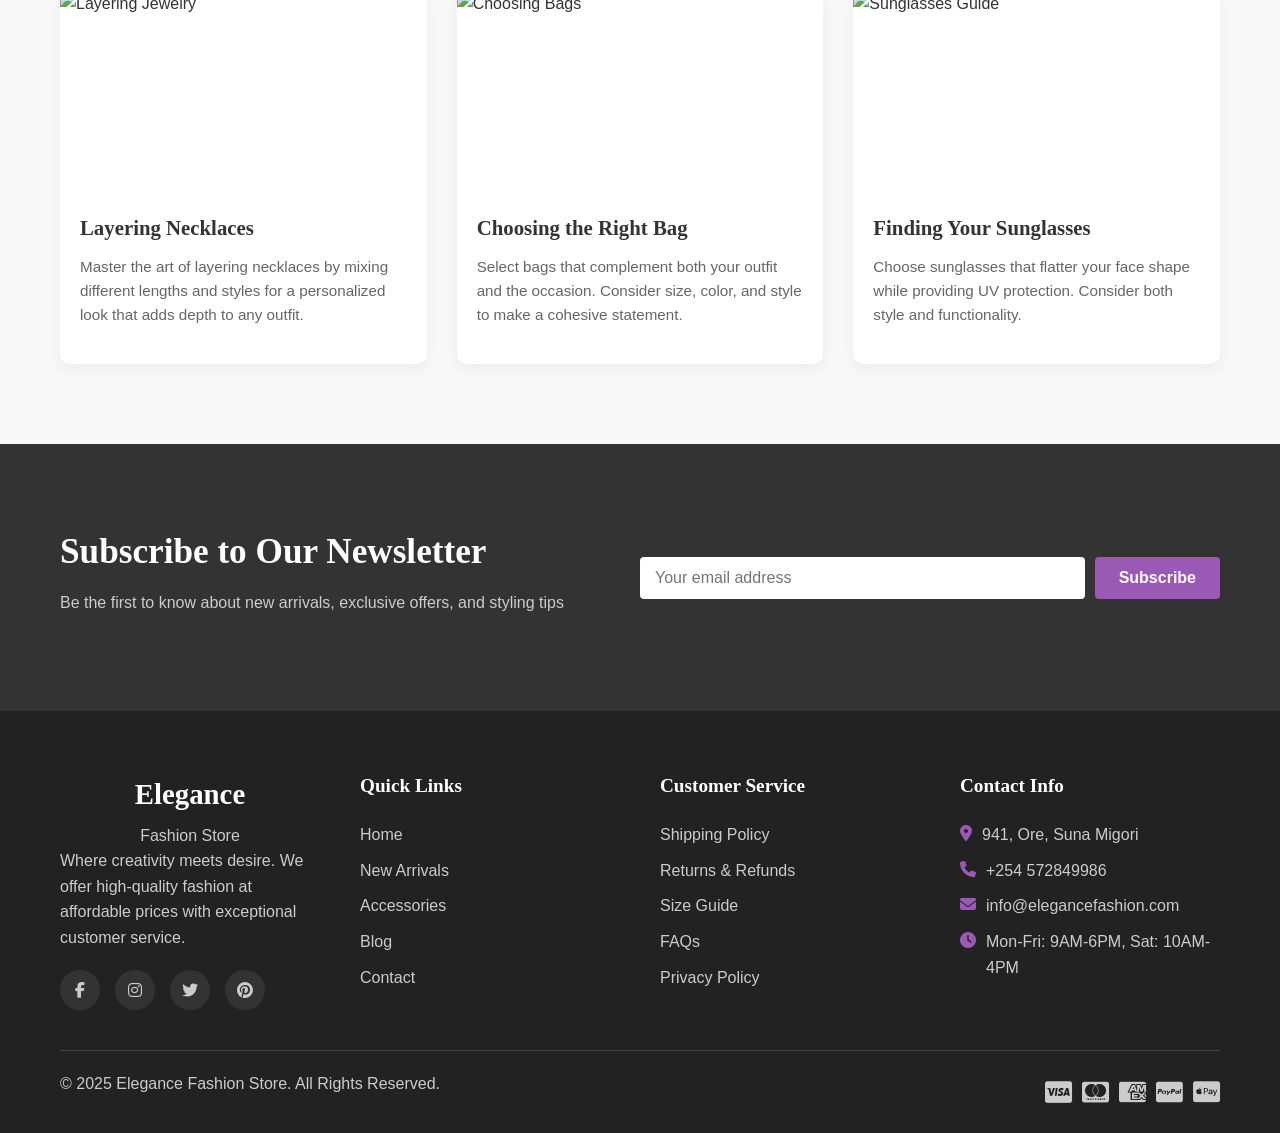
==== commit 6b7eb795: "Update accessories.html" ====
--- a/accessories.html
+++ b/accessories.html
@@ -1344,8 +1344,8 @@
         <div class="footer-section">
           <h4>Contact Info</h4>
           <ul class="contact-info">
-            <li><i class="fas fa-map-marker-alt"></i> 123 Fashion Street, New York, NY 10001</li>
-            <li><i class="fas fa-phone"></i> +1 (555) 123-4567</li>
+            <li><i class="fas fa-map-marker-alt"></i> 941, Ore, Suna Migori</li>
+            <li><i class="fas fa-phone"></i> +254 572849986</li>
             <li><i class="fas fa-envelope"></i> info@elegancefashion.com</li>
             <li><i class="fas fa-clock"></i> Mon-Fri: 9AM-6PM, Sat: 10AM-4PM</li>
           </ul>
@@ -1409,4 +1409,4 @@
     });
   </script>
 </body>
-</html>+</html>
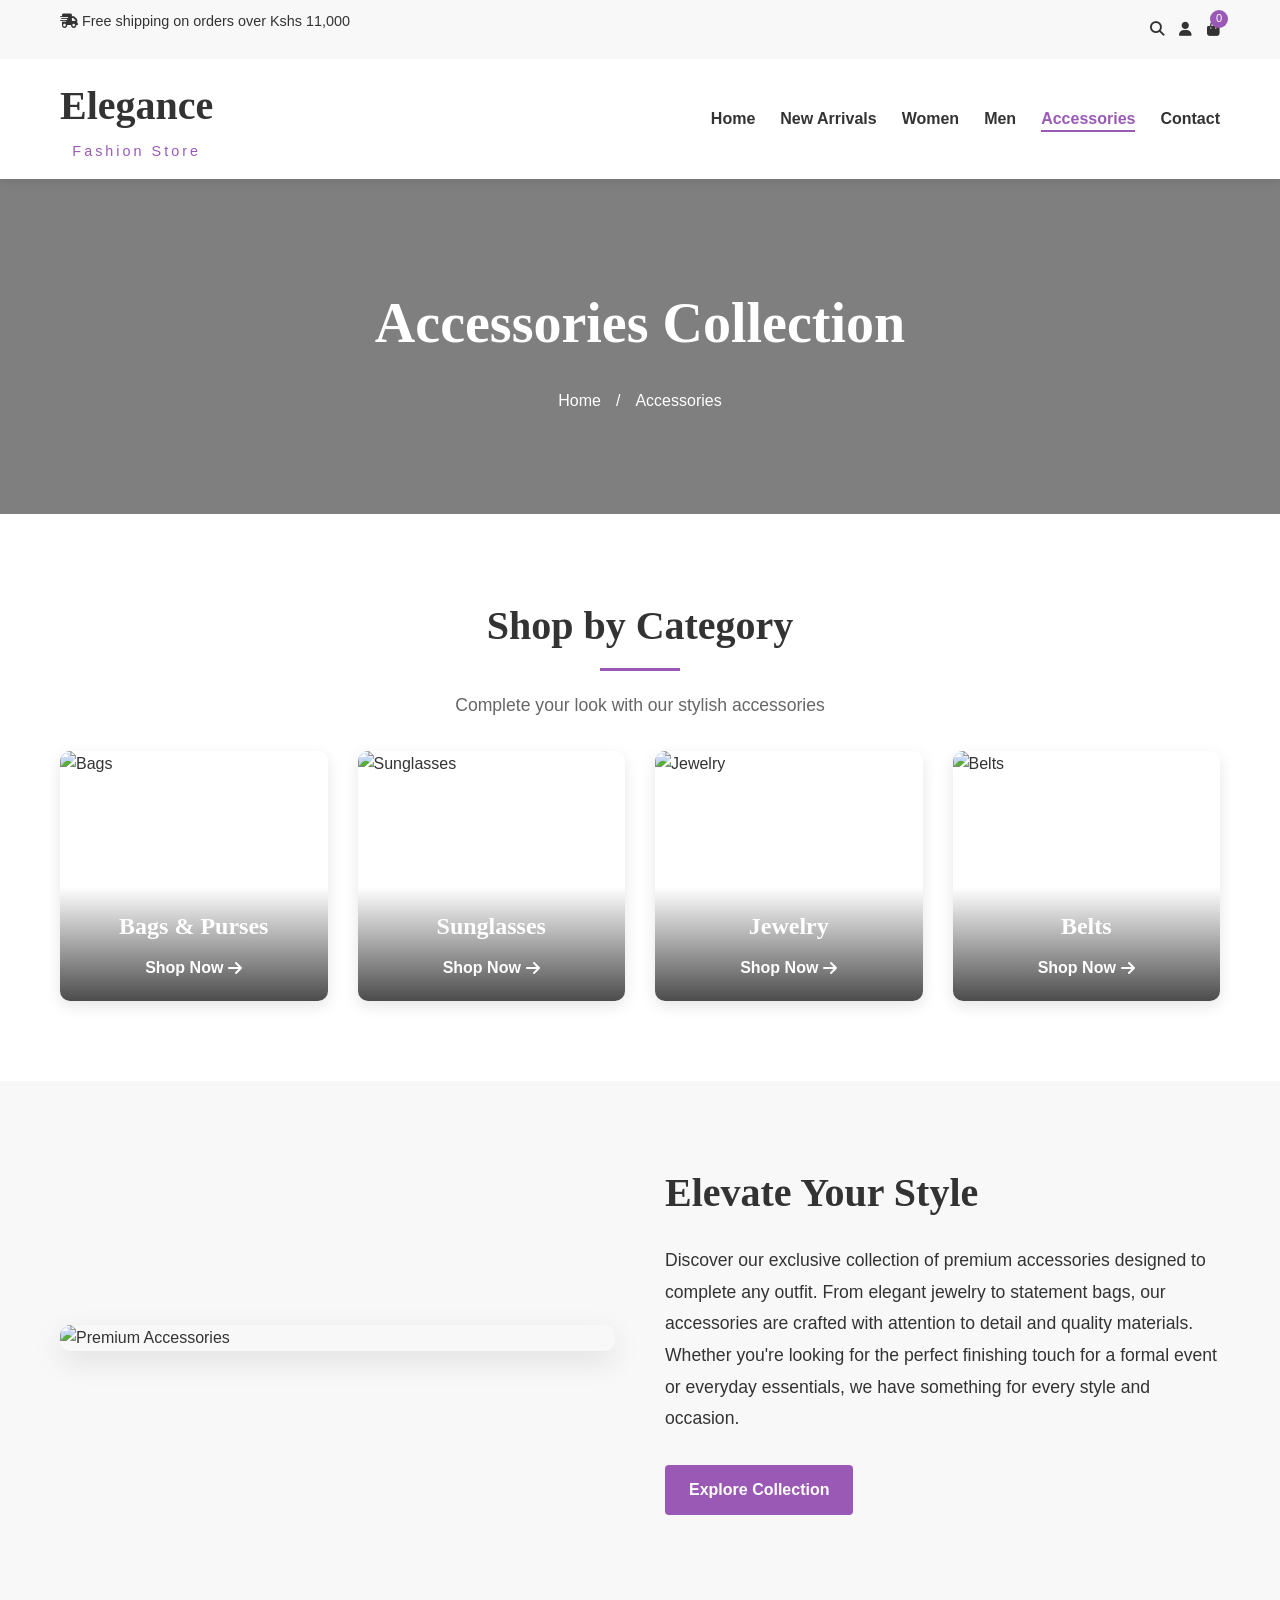
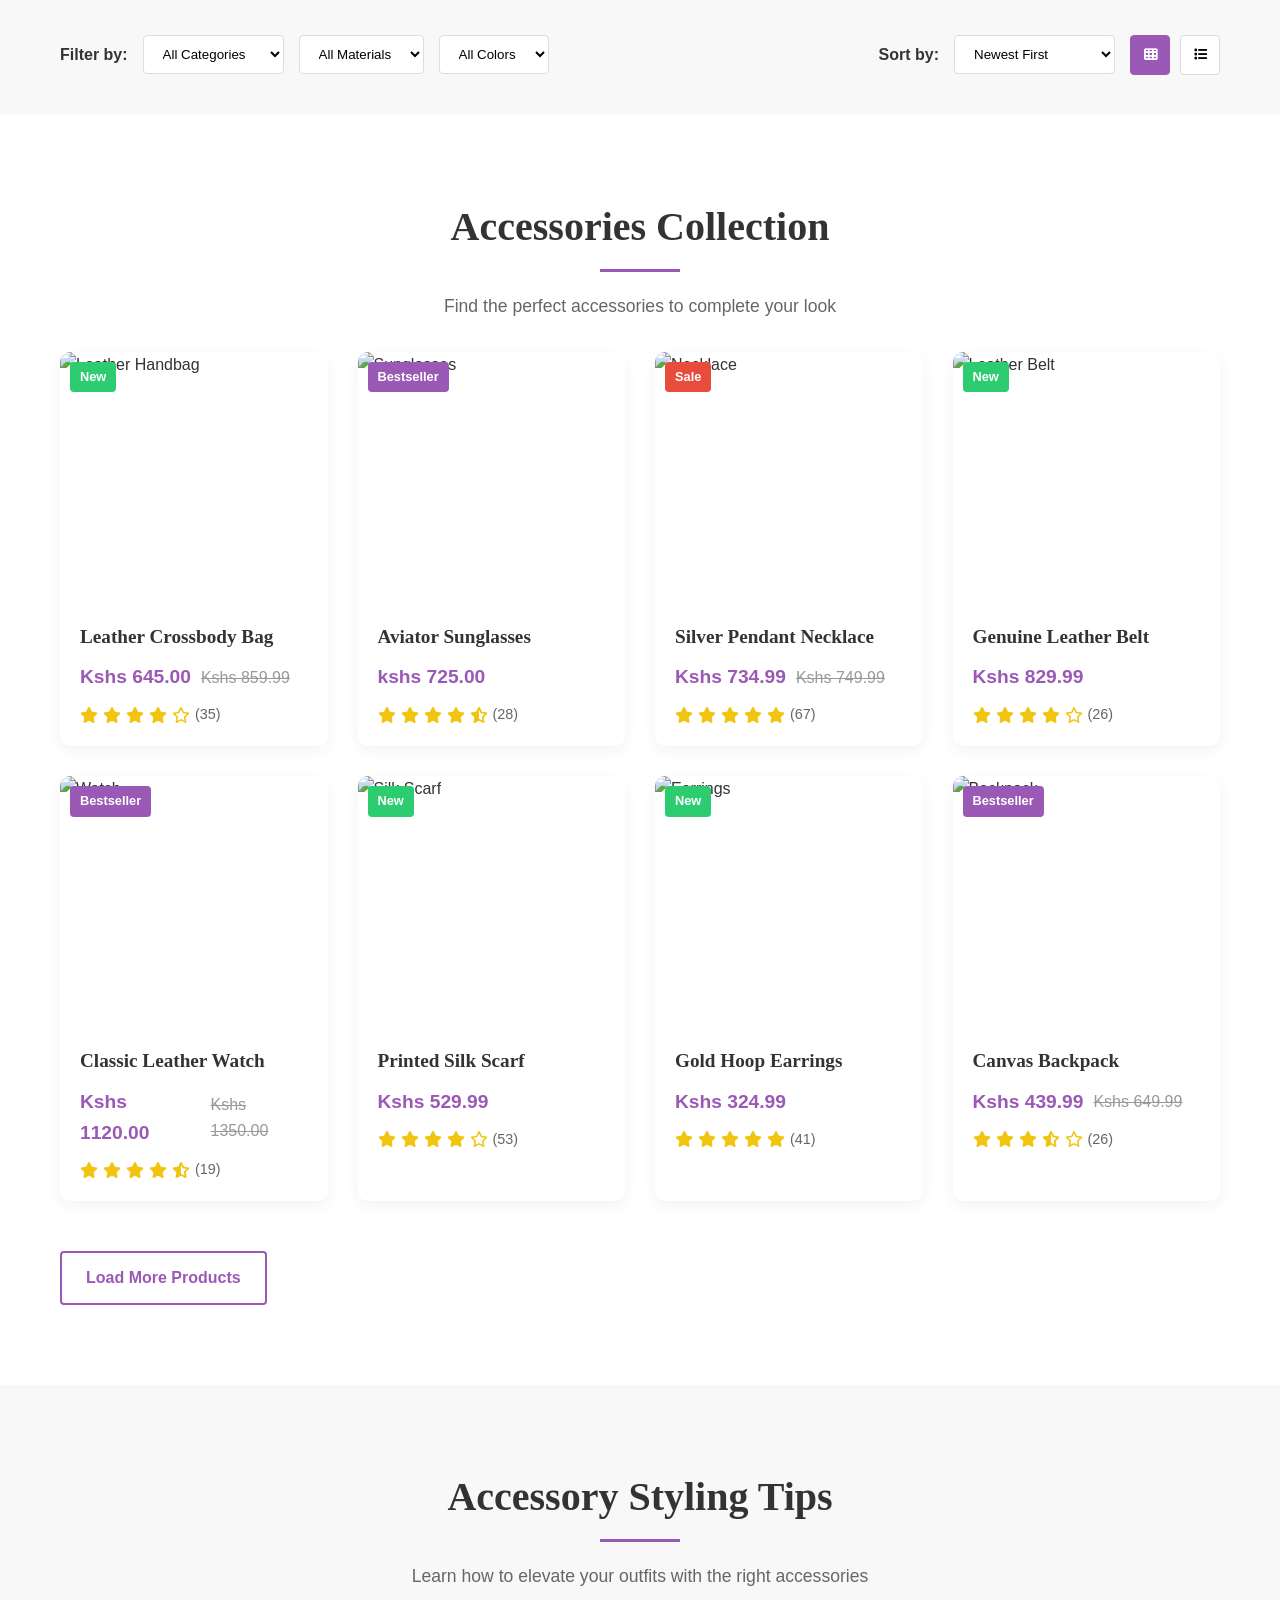
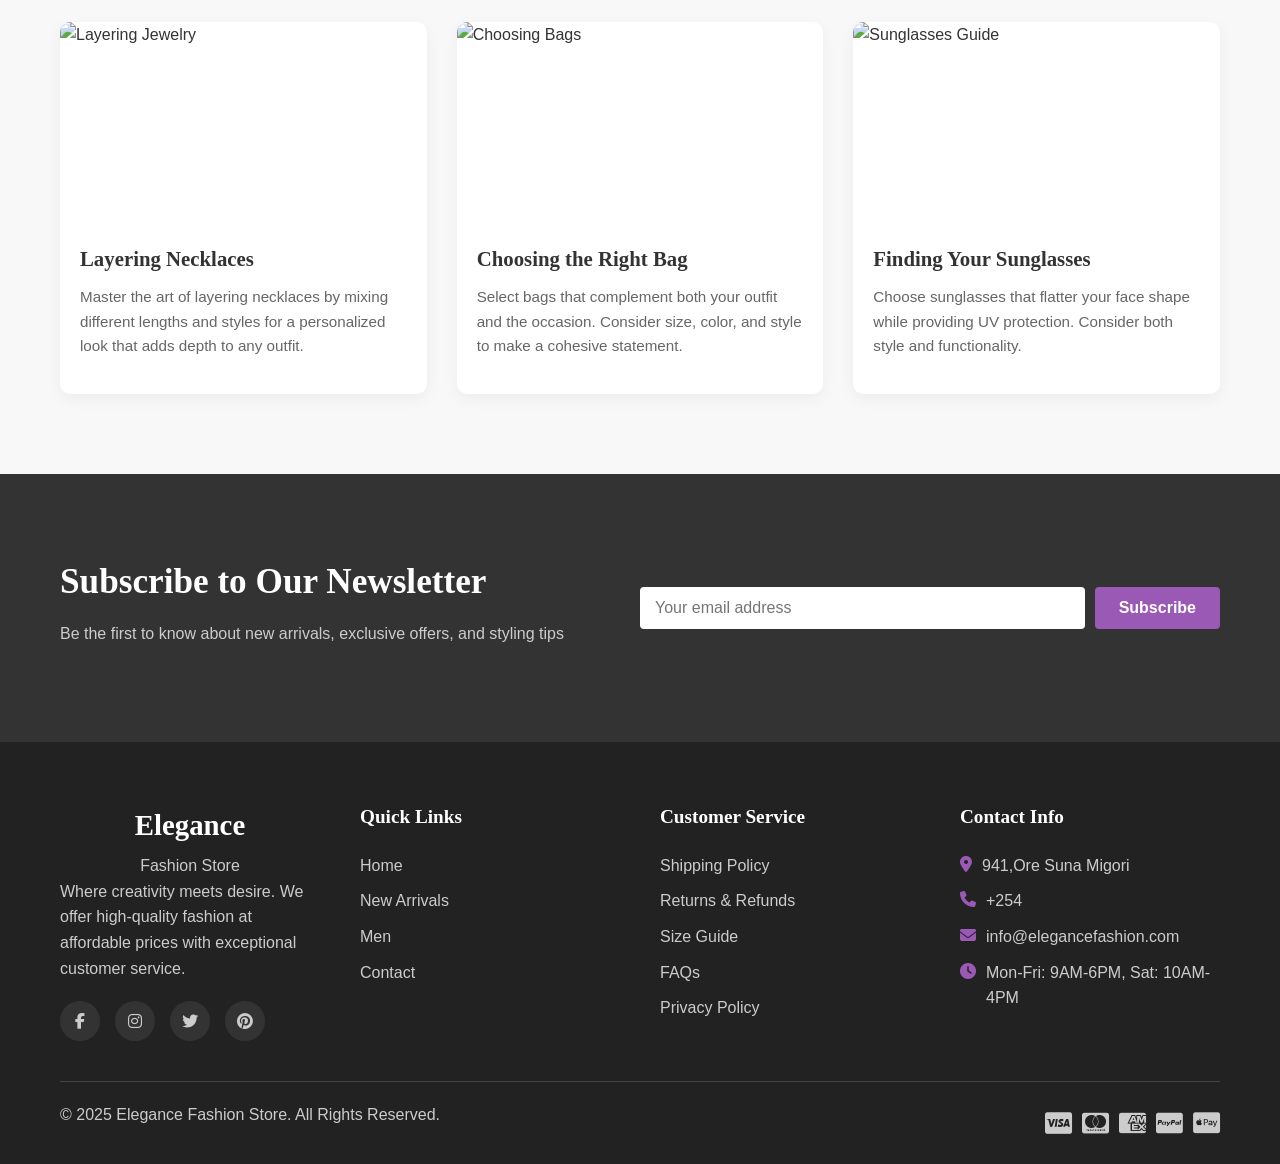
==== commit 1c49950a: "Changed currency to Kshs and testimonials" ====
--- a/accessories.html
+++ b/accessories.html
@@ -840,7 +840,7 @@
       <div class="container">
         <div class="header-top-content">
           <div class="header-promo">
-            <p><i class="fas fa-shipping-fast"></i> Free shipping on orders over $100</p>
+            <p><i class="fas fa-shipping-fast"></i> Free shipping on orders over Kshs 11,000</p>
           </div>
           <div class="header-actions">
             <a href="#"><i class="fas fa-search"></i></a>
@@ -862,7 +862,7 @@
           <nav class="main-nav">
             <ul>
               <li><a href="index.html" class="nav-link">Home</a></li>
-              <li><a href="new-arrivals.html" class="nav-link">New Arrivals</a></li>
+              <li><a href="arrivals.html" class="nav-link">New Arrivals</a></li>
               <li><a href="women.html" class="nav-link">Women</a></li>
               <li><a href="men.html" class="nav-link">Men</a></li>
               <li><a href="accessories.html" class="nav-link active">Accessories</a></li>
@@ -1031,8 +1031,8 @@
           <div class="product-info">
             <h3 class="product-title">Leather Crossbody Bag</h3>
             <div class="product-price">
-              <span class="current-price">$45.00</span>
-              <span class="original-price">$59.99</span>
+              <span class="current-price">Kshs 645.00</span>
+              <span class="original-price">Kshs 859.99</span>
             </div>
             <div class="product-rating">
               <i class="fas fa-star"></i>
@@ -1058,7 +1058,7 @@
           <div class="product-info">
             <h3 class="product-title">Aviator Sunglasses</h3>
             <div class="product-price">
-              <span class="current-price">$25.00</span>
+              <span class="current-price">kshs 725.00</span>
             </div>
             <div class="product-rating">
               <i class="fas fa-star"></i>
@@ -1085,8 +1085,8 @@
           <div class="product-info">
             <h3 class="product-title">Silver Pendant Necklace</h3>
             <div class="product-price">
-              <span class="current-price">$34.99</span>
-              <span class="original-price">$49.99</span>
+              <span class="current-price">Kshs 734.99</span>
+              <span class="original-price">Kshs 749.99</span>
             </div>
             <div class="product-rating">
               <i class="fas fa-star"></i>
@@ -1113,7 +1113,7 @@
           <div class="product-info">
             <h3 class="product-title">Genuine Leather Belt</h3>
             <div class="product-price">
-              <span class="current-price">$29.99</span>
+              <span class="current-price">Kshs 829.99</span>
             </div>
             <div class="product-rating">
               <i class="fas fa-star"></i>
@@ -1139,8 +1139,8 @@
           <div class="product-info">
             <h3 class="product-title">Classic Leather Watch</h3>
             <div class="product-price">
-              <span class="current-price">$120.00</span>
-              <span class="original-price">$150.00</span>
+              <span class="current-price">Kshs 1120.00</span>
+              <span class="original-price">Kshs 1350.00</span>
             </div>
             <div class="product-rating">
               <i class="fas fa-star"></i>
@@ -1166,7 +1166,7 @@
           <div class="product-info">
             <h3 class="product-title">Printed Silk Scarf</h3>
             <div class="product-price">
-              <span class="current-price">$29.99</span>
+              <span class="current-price">Kshs 529.99</span>
             </div>
             <div class="product-rating">
               <i class="fas fa-star"></i>
@@ -1193,7 +1193,7 @@
           <div class="product-info">
             <h3 class="product-title">Gold Hoop Earrings</h3>
             <div class="product-price">
-              <span class="current-price">$24.99</span>
+              <span class="current-price">Kshs 324.99</span>
             </div>
             <div class="product-rating">
               <i class="fas fa-star"></i>
@@ -1220,8 +1220,8 @@
           <div class="product-info">
             <h3 class="product-title">Canvas Backpack</h3>
             <div class="product-price">
-              <span class="current-price">$39.99</span>
-              <span class="original-price">$49.99</span>
+              <span class="current-price">Kshs 439.99</span>
+              <span class="original-price">Kshs 649.99</span>
             </div>
             <div class="product-rating">
               <i class="fas fa-star"></i>
@@ -1324,8 +1324,8 @@
           <ul>
             <li><a href="index.html">Home</a></li>
             <li><a href="new-arrivals.html">New Arrivals</a></li>
-            <li><a href="accessories.html">Accessories</a></li>
-            <li><a href="blog.html">Blog</a></li>
+            <li><a href="men.html">Men</a></li>
+          
             <li><a href="contact.html">Contact</a></li>
           </ul>
         </div>
@@ -1344,8 +1344,8 @@
         <div class="footer-section">
           <h4>Contact Info</h4>
           <ul class="contact-info">
-            <li><i class="fas fa-map-marker-alt"></i> 941, Ore, Suna Migori</li>
-            <li><i class="fas fa-phone"></i> +254 572849986</li>
+            <li><i class="fas fa-map-marker-alt"></i> 941,Ore Suna Migori</li>
+            <li><i class="fas fa-phone"></i> +254</li>
             <li><i class="fas fa-envelope"></i> info@elegancefashion.com</li>
             <li><i class="fas fa-clock"></i> Mon-Fri: 9AM-6PM, Sat: 10AM-4PM</li>
           </ul>
@@ -1409,4 +1409,4 @@
     });
   </script>
 </body>
-</html>
+</html>
